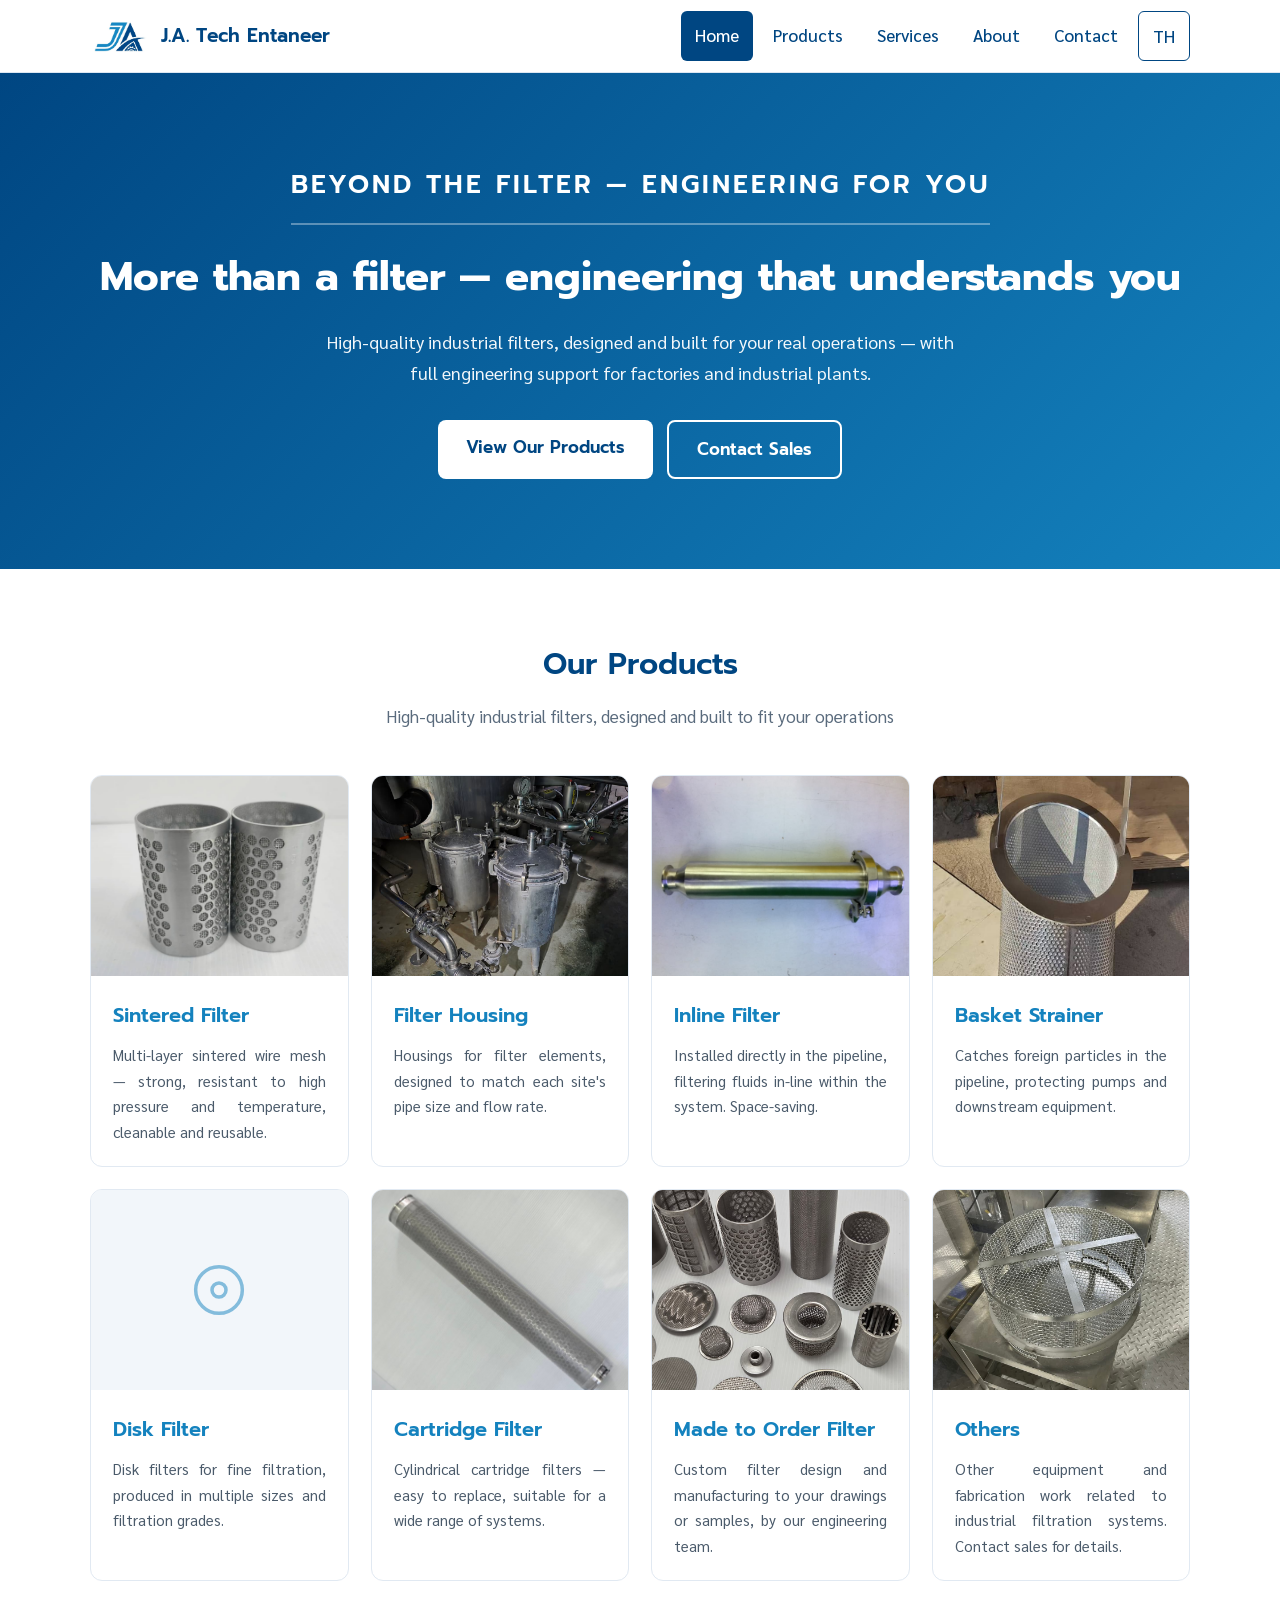
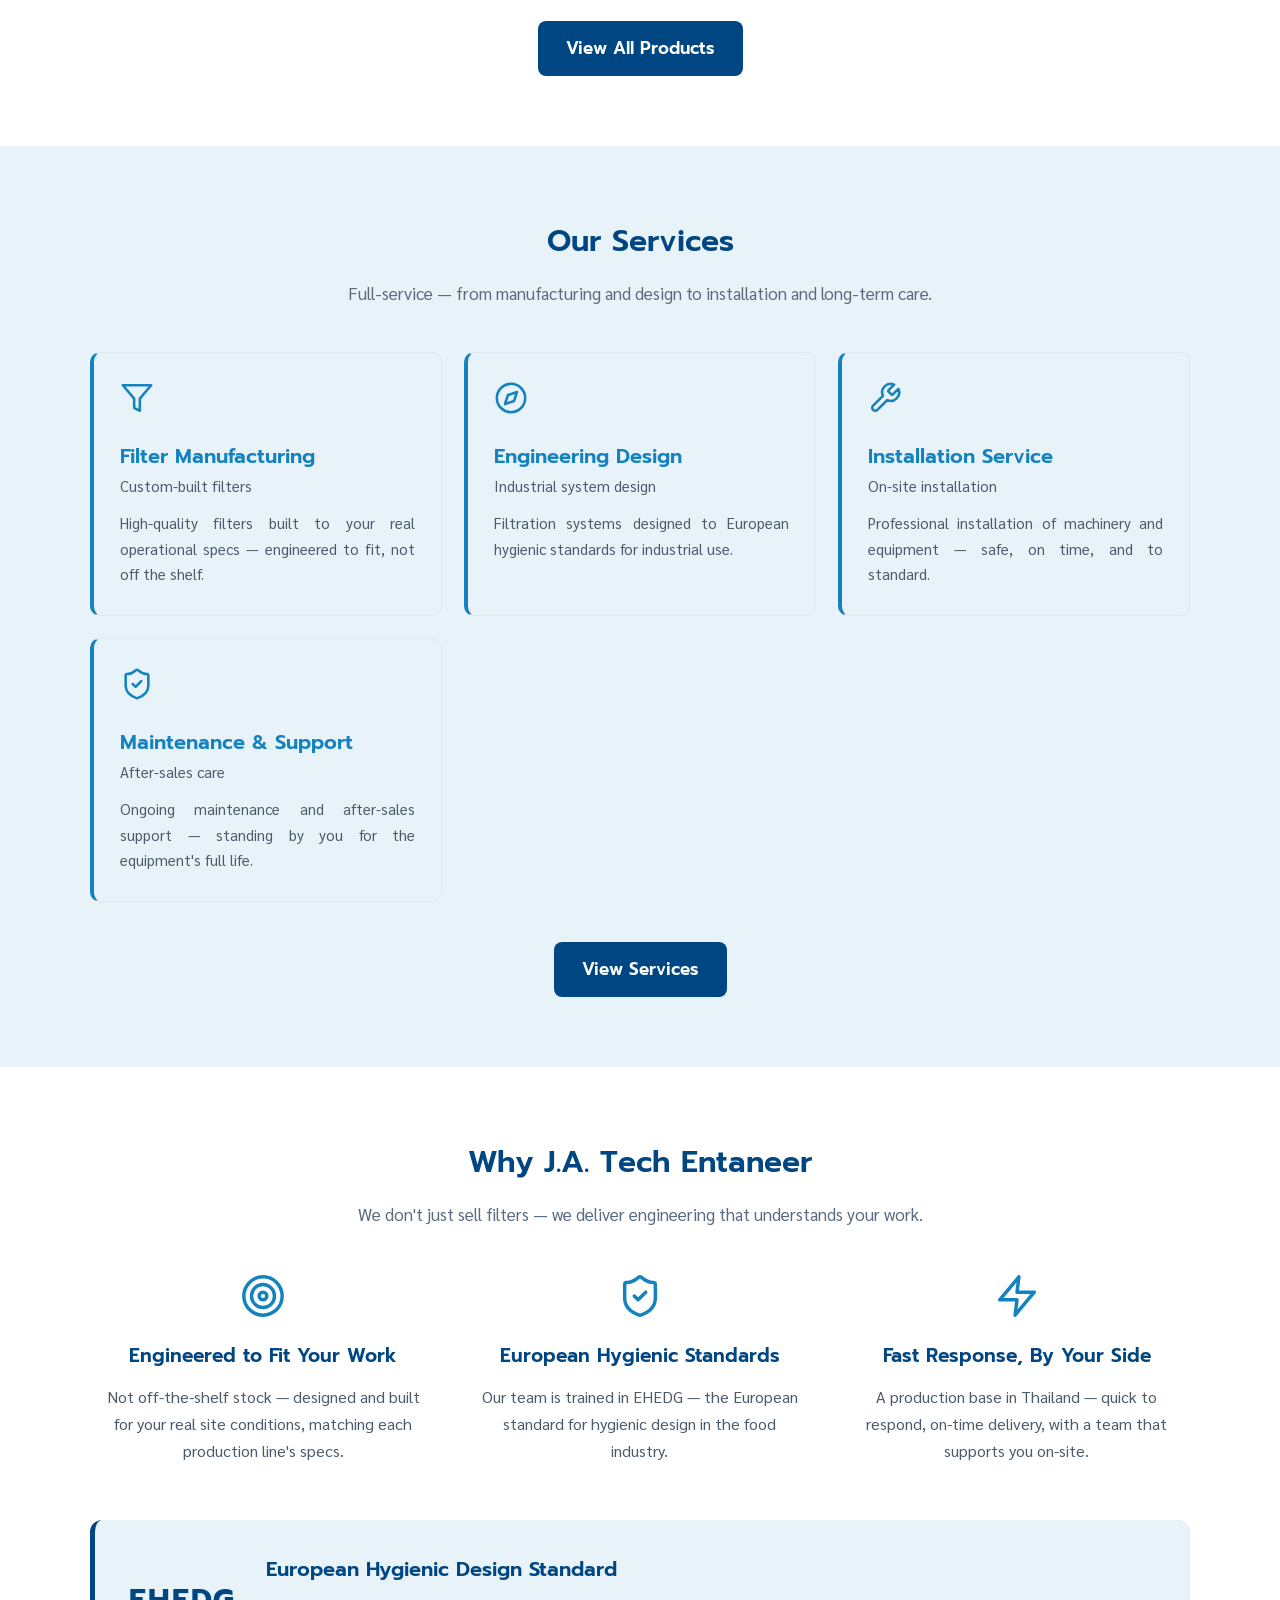
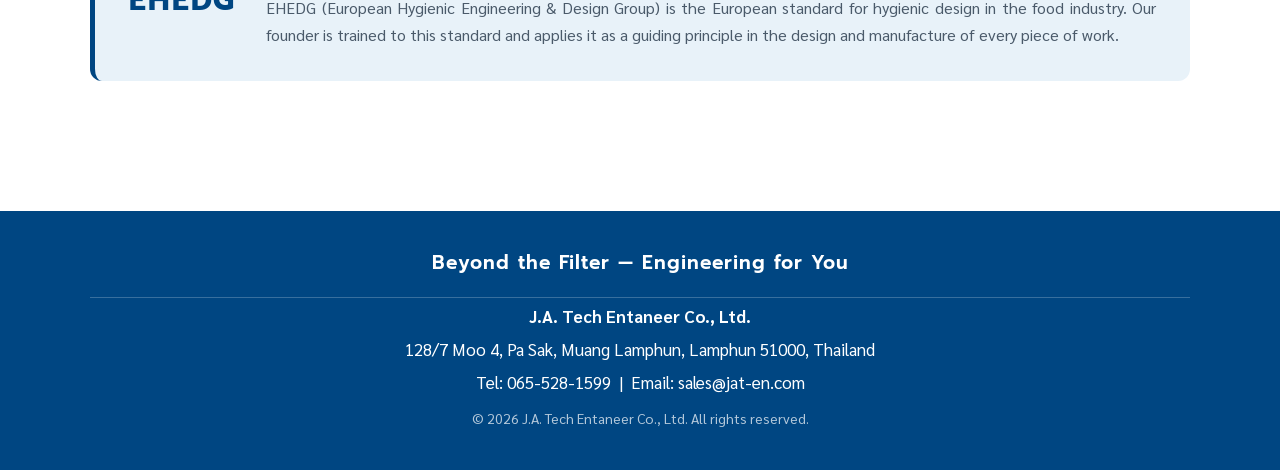
==== en/index.html @ c03c636a "แก้ทุกปุ่มให้ใช้ที่อยู่เต็ม" ====
<!DOCTYPE html>
<html lang="en">
<head>
  <meta charset="UTF-8">
  <meta name="viewport" content="width=device-width, initial-scale=1.0">

  <title>J.A. Tech Entaneer | Industrial Filters &amp; Engineering</title>
  <meta name="description" content="Manufacturer of industrial filters — Sintered Filter, Filter Housing, Inline Filter, Basket Strainer — with engineering design, installation, and technical support. Beyond the Filter — Engineering for You.">

  <link rel="stylesheet" href="../css/style.css">
  <link rel="icon" type="image/png" href="../images/favicon.png">
  <link rel="alternate" hreflang="th" href="https://www.jat-en.com/">
  <link rel="alternate" hreflang="en" href="https://www.jat-en.com/en/index.html">
</head>
<body>

  <header class="site-header">
    <div class="container navbar">

      <a href="index.html" class="brand">
        <img src="../images/logo.jpg" alt="J.A. Tech Entaneer logo" class="brand-logo">
        <span class="brand-name">J.A. Tech Entaneer</span>
      </a>

      <button class="menu-toggle" aria-label="Open menu">☰</button>

      <nav class="main-nav">
        <a href="/en/index.html" class="active">Home</a>
        <a href="/en/products">Products</a>
        <a href="/en/services">Services</a>
        <a href="/en/about">About</a>
        <a href="/en/contact">Contact</a>
        <a href="/" class="lang-switch">TH</a>
      </nav>

    </div>
  </header>

  <section class="hero">
    <div class="container">
      <p class="hero-eyebrow">Beyond the Filter — Engineering for You</p>
      <h1>More than a filter — engineering that understands you</h1>
      <p class="hero-text">
        High-quality industrial filters, designed and built for your real operations —
        with full engineering support for factories and industrial plants.
      </p>
      <div class="hero-buttons">
        <a href="/en/products" class="btn btn-primary">View Our Products</a>
        <a href="/en/contact" class="btn btn-outline">Contact Sales</a>
      </div>
    </div>
  </section>
  <!-- Products -->
  <section class="section products">
    <div class="container">

      <h2 class="section-title">Our Products</h2>
      <p class="section-subtitle">
        High-quality industrial filters, designed and built to fit your operations
      </p>

      <div class="card-grid">

        <div class="card">
          <img src="../images/sintered-filter-1.jpg" alt="Sintered Filter" class="card-image">
          <div class="card-body">
            <h3>Sintered Filter</h3>
            <p>Multi-layer sintered wire mesh — strong, resistant to high pressure and temperature, cleanable and reusable.</p>
          </div>
        </div>

        <div class="card">
          <img src="../images/filter-housing-1.jpg" alt="Filter Housing" class="card-image">
          <div class="card-body">
            <h3>Filter Housing</h3>
            <p>Housings for filter elements, designed to match each site's pipe size and flow rate.</p>
          </div>
        </div>

        <div class="card">
          <img src="../images/inline-filter-1.jpg" alt="Inline Filter" class="card-image">
          <div class="card-body">
            <h3>Inline Filter</h3>
            <p>Installed directly in the pipeline, filtering fluids in-line within the system. Space-saving.</p>
          </div>
        </div>

        <div class="card">
          <img src="../images/basket-strainer-1.jpg" alt="Basket Strainer" class="card-image">
          <div class="card-body">
            <h3>Basket Strainer</h3>
            <p>Catches foreign particles in the pipeline, protecting pumps and downstream equipment.</p>
          </div>
        </div>

        <div class="card">
          <div class="card-image card-noimage">
            <svg viewBox="0 0 24 24" fill="none" stroke="currentColor" stroke-width="1.5" stroke-linecap="round" stroke-linejoin="round"><circle cx="12" cy="12" r="10"/><circle cx="12" cy="12" r="3"/></svg>
          </div>
          <div class="card-body">
            <h3>Disk Filter</h3>
            <p>Disk filters for fine filtration, produced in multiple sizes and filtration grades.</p>
          </div>
        </div>

        <div class="card">
          <img src="../images/cartridge-filter-1.jpg" alt="Cartridge Filter" class="card-image">
          <div class="card-body">
            <h3>Cartridge Filter</h3>
            <p>Cylindrical cartridge filters — easy to replace, suitable for a wide range of systems.</p>
          </div>
        </div>

        <div class="card">
          <img src="../images/made-to-order-1.jpg" alt="Made to Order Filter" class="card-image">
          <div class="card-body">
            <h3>Made to Order Filter</h3>
            <p>Custom filter design and manufacturing to your drawings or samples, by our engineering team.</p>
          </div>
        </div>

        <div class="card">
          <img src="../images/others-1.jpg" alt="Others" class="card-image">
          <div class="card-body">
            <h3>Others</h3>
            <p>Other equipment and fabrication work related to industrial filtration systems. Contact sales for details.</p>
          </div>
        </div>

      </div>

      <div class="section-more">
        <a href="/en/products" class="btn btn-navy">View All Products</a>
      </div>

    </div>
  </section>

  <!-- Services -->
  <section class="section services-home">
    <div class="container">
      <h2 class="section-title">Our Services</h2>
      <p class="section-subtitle">
        Full-service — from manufacturing and design to installation and long-term care.
      </p>

      <div class="service-grid">

        <div class="service-card">
          <span class="service-icon">
            <svg viewBox="0 0 24 24" fill="none" stroke="currentColor" stroke-width="1.8" stroke-linecap="round" stroke-linejoin="round"><polygon points="22 3 2 3 10 12.46 10 19 14 21 14 12.46 22 3"/></svg>
          </span>
          <h3>Filter Manufacturing</h3>
          <p class="service-th">Custom-built filters</p>
          <p>High-quality filters built to your real operational specs — engineered to fit, not off the shelf.</p>
        </div>

        <div class="service-card">
          <span class="service-icon">
            <svg viewBox="0 0 24 24" fill="none" stroke="currentColor" stroke-width="1.8" stroke-linecap="round" stroke-linejoin="round"><circle cx="12" cy="12" r="10"/><polygon points="16.24 7.76 14.12 14.12 7.76 16.24 9.88 9.88 16.24 7.76"/></svg>
          </span>
          <h3>Engineering Design</h3>
          <p class="service-th">Industrial system design</p>
          <p>Filtration systems designed to European hygienic standards for industrial use.</p>
        </div>

        <div class="service-card">
          <span class="service-icon">
            <svg viewBox="0 0 24 24" fill="none" stroke="currentColor" stroke-width="1.8" stroke-linecap="round" stroke-linejoin="round"><path d="M14.7 6.3a1 1 0 0 0 0 1.4l1.6 1.6a1 1 0 0 0 1.4 0l3.77-3.77a6 6 0 0 1-7.94 7.94l-6.91 6.91a2.12 2.12 0 0 1-3-3l6.91-6.91a6 6 0 0 1 7.94-7.94l-3.76 3.76z"/></svg>
          </span>
          <h3>Installation Service</h3>
          <p class="service-th">On-site installation</p>
          <p>Professional installation of machinery and equipment — safe, on time, and to standard.</p>
        </div>

        <div class="service-card">
          <span class="service-icon">
            <svg viewBox="0 0 24 24" fill="none" stroke="currentColor" stroke-width="1.8" stroke-linecap="round" stroke-linejoin="round"><path d="M20 13c0 5-3.5 7.5-7.66 8.95a1 1 0 0 1-.67-.01C7.5 20.5 4 18 4 13V6a1 1 0 0 1 1-1c2 0 4.5-1.2 6.24-2.72a1.17 1.17 0 0 1 1.52 0C14.51 3.81 17 5 19 5a1 1 0 0 1 1 1z"/><path d="m9 12 2 2 4-4"/></svg>
          </span>
          <h3>Maintenance &amp; Support</h3>
          <p class="service-th">After-sales care</p>
          <p>Ongoing maintenance and after-sales support — standing by you for the equipment's full life.</p>
        </div>

      </div>

      <div class="section-more">
        <a href="/en/services" class="btn btn-navy">View Services</a>
      </div>
    </div>
  </section>
  <!-- Why Choose Us -->
  <section class="section why-us">
    <div class="container">

      <h2 class="section-title">Why J.A. Tech Entaneer</h2>
      <p class="section-subtitle">
        We don't just sell filters — we deliver engineering that understands your work.
      </p>

      <div class="why-grid">

        <div class="why-item">
          <span class="why-icon">
            <svg viewBox="0 0 24 24" fill="none" stroke="currentColor" stroke-width="1.8" stroke-linecap="round" stroke-linejoin="round"><circle cx="12" cy="12" r="10"/><circle cx="12" cy="12" r="6"/><circle cx="12" cy="12" r="2"/></svg>
          </span>
          <h3>Engineered to Fit Your Work</h3>
          <p>Not off-the-shelf stock — designed and built for your real site conditions, matching each production line's specs.</p>
        </div>

        <div class="why-item">
          <span class="why-icon">
            <svg viewBox="0 0 24 24" fill="none" stroke="currentColor" stroke-width="1.8" stroke-linecap="round" stroke-linejoin="round"><path d="M20 13c0 5-3.5 7.5-7.66 8.95a1 1 0 0 1-.67-.01C7.5 20.5 4 18 4 13V6a1 1 0 0 1 1-1c2 0 4.5-1.2 6.24-2.72a1.17 1.17 0 0 1 1.52 0C14.51 3.81 17 5 19 5a1 1 0 0 1 1 1z"/><path d="m9 12 2 2 4-4"/></svg>
          </span>
          <h3>European Hygienic Standards</h3>
          <p>Our team is trained in EHEDG — the European standard for hygienic design in the food industry.</p>
        </div>

        <div class="why-item">
          <span class="why-icon">
            <svg viewBox="0 0 24 24" fill="none" stroke="currentColor" stroke-width="1.8" stroke-linecap="round" stroke-linejoin="round"><polygon points="13 2 3 14 12 14 11 22 21 10 12 10 13 2"/></svg>
          </span>
          <h3>Fast Response, By Your Side</h3>
          <p>A production base in Thailand — quick to respond, on-time delivery, with a team that supports you on-site.</p>
        </div>

      </div>

      <div class="ehedg-band">
        <div class="ehedg-mark">EHEDG</div>
        <div class="ehedg-text">
          <h3>European Hygienic Design Standard</h3>
          <p>
            EHEDG (European Hygienic Engineering &amp; Design Group) is the European standard for hygienic design
            in the food industry. Our founder is trained to this standard and applies it as a guiding principle
            in the design and manufacture of every piece of work.
          </p>
        </div>
      </div>

    </div>
  </section>

  <footer class="site-footer">
    <div class="container">
      <p class="footer-tagline">Beyond the Filter — Engineering for You</p>
      <p class="footer-name">
        <strong>J.A. Tech Entaneer Co., Ltd.</strong>
      </p>
      <p>128/7 Moo 4, Pa Sak, Muang Lamphun, Lamphun 51000, Thailand</p>
      <p>
        Tel: <a href="tel:0655281599">065-528-1599</a>
        &nbsp;|&nbsp;
        Email: <a href="mailto:sales@jat-en.com">sales@jat-en.com</a>
      </p>
      <p class="copyright">© 2026 J.A. Tech Entaneer Co., Ltd. All rights reserved.</p>
    </div>
  </footer>

  <script src="../js/main.js"></script>
</body>
</html>
---- css/style.css ----
@import url('https://fonts.googleapis.com/css2?family=Prompt:wght@400;600;700&family=Sarabun:wght@400;500;600&display=swap');
/* ============================================
   ค่าสีหลักของแบรนด์ (แก้ที่นี่ที่เดียว เปลี่ยนทั้งเว็บ)
   ============================================ */
:root {
  --navy: #004682;        /* JA Deep Blue : สีหลัก (Engineering) */
  --blue: #1482BE;        /* JA Sky Blue : สีรอง (for You) */
  --light-blue: #E8F2F9;  /* Blue Tint : พื้นอ่อน */
  --white: #FFFFFF;
  --text: #404040;        /* Charcoal : สีข้อความ */
}

/* ============================================
   พื้นฐานทั้งหน้า
   ============================================ */
* {
  box-sizing: border-box;   /* ทำให้การคำนวณขนาดกล่องตรงไปตรงมา */
  margin: 0;
  padding: 0;
}

body {
  font-family: 'Sarabun', 'Segoe UI', sans-serif; font-size: 17px;
  color: var(--text);
  background: var(--white);
  line-height: 1.7;          /* ระยะห่างบรรทัด อ่านสบายตา */
}

/* กล่องกลางจอ : คุมเนื้อหาไม่ให้กว้างเกินไปบนจอใหญ่ */
.container {
  width: 100%;
  max-width: 1148px;      /* ความกว้างเนื้อหาสูงสุดบนจอใหญ่ */
  margin: 0 auto;         /* จัดกึ่งกลางจอ */
  padding-left: 24px;     /* ระยะห่างจากขอบซ้าย */
  padding-right: 24px;    /* ระยะห่างจากขอบขวา */
}

img { max-width: 100%; }     /* กันรูปล้นจอบนมือถือ */

/* ============================================
   ส่วนหัว + เมนู
   ============================================ */
.site-header {
  background: var(--white);
  border-bottom: 1px solid #dde7f2;
  position: sticky;          /* เมนูติดขอบบนเวลาเลื่อนหน้าจอ */
  top: 0;
}

.navbar {
  min-height: 72px;
  display: flex;
  align-items: center;
  justify-content: space-between;
  gap: 16px;
}

.brand {
  display: flex;
  align-items: center;
  gap: 12px;
  text-decoration: none;     /* เอาเส้นใต้ลิงก์ออก */
}

.brand-logo { height: 44px; }

.brand-name {
  color: var(--navy);
  font-size: 19px;
  font-weight: bold;
}

/* เมนูหลัก */
.main-nav {
  display: flex;
  gap: 6px;
}

.main-nav a {
  color: var(--navy);
  text-decoration: none;
  padding: 10px 14px;
  border-radius: 6px;
  font-weight: 500;
}

.main-nav a:hover {          /* ตอนเอาเมาส์ไปชี้ */
  background: var(--light-blue);
}

.main-nav a.active {         /* หน้าที่กำลังเปิดอยู่ */
  background: var(--navy);
  color: var(--white);
}

/* ปุ่ม ☰ : ซ่อนไว้บนจอใหญ่ จะโชว์เฉพาะมือถือ (ดูล่างสุด) */
.menu-toggle {
  display: none;
  font-size: 26px;
  background: none;
  border: none;
  color: var(--navy);
  cursor: pointer;
}

/* ============================================
   Hero : ส่วนต้อนรับ
   ============================================ */
.hero {
  background: linear-gradient(135deg, var(--navy), var(--blue));
  color: var(--white);
  text-align: center;
  padding: 90px 0;
}

.hero h1 {
  font-size: 35px;
  margin-bottom: 16px;
}

.hero-text {
  font-size: 18px;
  max-width: 640px;
  margin: 0 auto 32px;
  opacity: 0.95;
}

/* ปุ่ม 2 แบบ */
.hero-buttons {
  display: flex;
  gap: 14px;
  justify-content: center;
  flex-wrap: wrap;           /* จอแคบให้ปุ่มตกบรรทัดได้ */
}

.btn {
  display: inline-block;
  padding: 13px 28px;
  border-radius: 8px;
  text-decoration: none;
  font-weight: bold;
}

.btn-primary {
  background: var(--white);
  color: var(--navy);
}

.btn-outline {
  border: 2px solid var(--white);
  color: var(--white);
}

.btn:hover { opacity: 0.88; }

/* ============================================
   ส่วนท้าย
   ============================================ */
.site-footer {
  background: var(--navy);
  color: var(--white);
  text-align: center;
  padding: 36px 0;
  margin-top: 60px;
}

.copyright {
  margin-top: 10px;
  font-size: 14px;
  opacity: 0.7;
}

/* ============================================
   จอเล็ก (มือถือ/แท็บเล็ตแนวตั้ง : กว้างไม่เกิน 768px)
   ============================================ */
@media (max-width: 768px) {

  .menu-toggle { display: block; }   /* โชว์ปุ่ม ☰ */

  .main-nav {                        /* ซ่อนเมนู รอปุ่ม ☰ สั่งเปิด */
    display: none;
    position: absolute;
    top: 72px;
    left: 0;
    right: 0;
    background: var(--white);
    flex-direction: column;
    padding: 10px;
    border-bottom: 1px solid #dde7f2;
  }

  .main-nav.open { display: flex; }  /* ตอนถูกสั่งเปิด (โดย JavaScript) */

  .hero h1 { font-size: 25px; }
  .hero { padding: 60px 0; }
.section-title { font-size: 26px; }}
/* ============================================
   ส่วนเนื้อหาทั่วไป + หัวข้อประจำส่วน
   ============================================ */
.section {
  padding: 70px 0;
}

.section-title {
  color: var(--navy);
  font-size: 32px;
  text-align: center;
}

.section-subtitle {
  text-align: center;
  max-width: 620px;
  margin: 12px auto 44px;
  color: #5a6b7d;
}

/* ============================================
   การ์ดสินค้า
   ============================================ */
.card-grid {
  display: grid;
  /* จอกว้าง = หลายคอลัมน์, จอแคบ = ลดคอลัมน์อัตโนมัติ */
  grid-template-columns: repeat(auto-fit, minmax(240px, 1fr));
  gap: 22px;
}

.card {
  background: var(--white);
  border: 1px solid #e1e9f2;
  border-radius: 12px;
  overflow: hidden;
  transition: 0.2s;          /* ให้การขยับนุ่มนวล */
}

.card:hover {
  border-color: var(--blue);
  box-shadow: 0 8px 22px rgba(23, 54, 93, 0.12);
  transform: translateY(-4px);   /* ลอยขึ้นเล็กน้อยตอนชี้ */
}

.card-icon {
  font-size: 34px;
  margin-bottom: 12px;
}

.card h3 {
  color: var(--navy);
  font-size: 18px;
  margin-bottom: 10px;
}

.card p {
  font-size: 15px;
  color: #4a5a6a;
}

/* ปุ่มสีน้ำเงิน ใช้บนพื้นขาว */
.section-more {
  text-align: center;
  margin-top: 40px;
}

.btn-navy {
  background: var(--navy);
  color: var(--white);
}/* ============================================
   รูปภาพในการ์ดสินค้า
   ============================================ */
.card-image {
  width: 100%;
  height: 200px;          /* ทุกใบสูงเท่ากันเป๊ะ ไม่ว่ารูปจะแนวตั้งหรือแนวนอน */
  object-fit: cover;      /* ขยายเต็มกรอบแล้วตัดส่วนเกิน โดยยึดกึ่งกลางรูป */
  display: block;
  background: #f2f6fa;
}

/* กล่องแทนรูป สำหรับกลุ่มที่ยังไม่มีภาพ */
.card-noimage {
  display: flex;
  align-items: center;
  justify-content: center;
  font-size: 46px;
  color: #9bb3cc;
}

/* กล่องข้อความใต้รูป */
.card-body {
  padding: 22px;
}
/* ============================================
   แถบหัวเรื่องของหน้าย่อย (สินค้า/บริการ/ฯลฯ)
   ============================================ */
.page-hero {
  background: linear-gradient(135deg, var(--navy), var(--blue));
  color: var(--white);
  text-align: center;
  padding: 56px 0;
}

.page-hero h1 {
  font-size: 34px;
  margin-bottom: 8px;
}

.page-hero p {
  opacity: 0.92;
}/* ============================================
   หน้าสินค้า : บล็อกแต่ละกลุ่ม + แกลเลอรีรูป
   ============================================ */
.product-block {
  padding-bottom: 44px;
  margin-bottom: 44px;
  border-bottom: 1px solid #e1e9f2;
}

.product-block:last-child {
  border-bottom: none;   /* กลุ่มสุดท้ายไม่ต้องมีเส้นคั่น */
  margin-bottom: 0;
}

.product-block h2 {
  color: var(--navy);
  font-size: 26px;
  margin-bottom: 10px;
}

.product-block p {
  color: #4a5a6a;
  max-width: 780px;
}

.note {
  margin-top: 14px;
  padding: 14px 18px;
  background: var(--light-blue);
  border-radius: 8px;
  font-size: 15px;
}

/* แกลเลอรีรูป : จัดคอลัมน์อัตโนมัติตามความกว้างจอ */
.gallery {
  display: grid;
  grid-template-columns: repeat(auto-fill, minmax(220px, 1fr));
  gap: 16px;
  margin-top: 24px;
}

.gallery img {
  width: 100%;
  height: 190px;
  object-fit: cover;
  border-radius: 10px;
  border: 1px solid #e1e9f2;
  background: #f2f6fa;
  transition: 0.2s;
}

.gallery img:hover {
  border-color: var(--blue);
  box-shadow: 0 6px 18px rgba(23, 54, 93, 0.14);
}/* ============================================
   หน้าติดต่อเรา
   ============================================ */
.contact-actions {
  display: grid;
  grid-template-columns: repeat(auto-fit, minmax(210px, 1fr));
  gap: 16px;
  margin-bottom: 52px;
}

.contact-btn {
  display: block;
  text-align: center;
  text-decoration: none;
  padding: 26px 18px;
  border: 1px solid #e1e9f2;
  border-radius: 12px;
  background: var(--white);
  transition: 0.2s;
}

.contact-btn:hover {
  border-color: var(--blue);
  box-shadow: 0 8px 22px rgba(23, 54, 93, 0.12);
  transform: translateY(-4px);
}

.contact-btn-icon {
  display: block;
  font-size: 32px;
  margin-bottom: 10px;
}

.contact-btn-label {
  display: block;
  color: var(--navy);
  font-weight: bold;
  font-size: 17px;
}

.contact-btn-value {
  display: block;
  color: #5a6b7d;
  font-size: 14px;
  margin-top: 4px;
}

/* ตารางข้อมูลบริษัท */
.contact-info h2 {
  color: var(--navy);
  font-size: 24px;
  margin-bottom: 20px;
}

.info-list {
  list-style: none;   /* เอาจุดหน้ารายการออก */
}

.info-list li {
  display: flex;
  gap: 18px;
  padding: 14px 0;
  border-bottom: 1px solid #eef3f8;
}

.info-list strong {
  color: var(--navy);
  min-width: 120px;   /* หัวข้อกว้างเท่ากันทุกแถว ดูเป็นระเบียบ */
  flex-shrink: 0;
}

.info-list a {
  color: var(--blue);
  text-decoration: none;
}

.info-list a:hover {
  text-decoration: underline;
}

/* จอมือถือ : ให้หัวข้อขึ้นบรรทัดบน ข้อมูลอยู่บรรทัดล่าง */
@media (max-width: 560px) {
  .info-list li {
    flex-direction: column;
    gap: 4px;
  }
}/* ============================================
   หน้าบริการ
   ============================================ */
.service-grid {
  display: grid;
  grid-template-columns: repeat(auto-fit, minmax(280px, 1fr));
  gap: 22px;
}

.service-card {
  border: 1px solid #e1e9f2;
  border-left: 4px solid var(--blue);   /* เส้นสีฟ้าด้านซ้าย */
  border-radius: 10px;
  padding: 28px 26px;
  transition: 0.2s;
}

.service-card:hover {
  box-shadow: 0 8px 22px rgba(23, 54, 93, 0.10);
}

.service-no {
  color: var(--blue);
  font-size: 30px;
  font-weight: bold;
  opacity: 0.35;
}

.service-card h3 {
  color: var(--navy);
  font-size: 20px;
  margin-top: 6px;
}

.service-th {
  color: #5a6b7d;
  font-size: 15px;
  margin-bottom: 12px;
}

.service-card p {
  color: #4a5a6a;
  font-size: 15px;
}

/* แถบชวนติดต่อท้ายหน้า */
.cta-band {
  background: linear-gradient(135deg, var(--navy), var(--blue));
  color: var(--white);
  text-align: center;
  border-radius: 14px;
  padding: 48px 26px;
  margin-top: 60px;
}

.cta-band h2 {
  font-size: 26px;
  margin-bottom: 10px;
}

.cta-band p {
  opacity: 0.93;
  margin-bottom: 26px;
}

.cta-buttons {
  display: flex;
  gap: 14px;
  justify-content: center;
  flex-wrap: wrap;
}/* บรรทัดนำภาษาอังกฤษเหนือหัวข้อใหญ่ใน Hero */
.hero-eyebrow {
  font-size: 26px;          /* เดิม 14px — ปรับเลขนี้เพื่อเพิ่ม/ลดขนาด */
  font-weight: 600;         /* หนาขึ้น */
  letter-spacing: 3px;
  text-transform: uppercase;
  opacity: 1;               /* เดิม 0.85 — เอาความจางออก ให้ชัดเต็มที่ */
  margin-bottom: 18px;
  padding-bottom: 16px;
  border-bottom: 2px solid rgba(255, 255, 255, 0.35);  /* เส้นคั่นบาง ๆ ใต้ข้อความ */
  display: inline-block;    /* ทำให้เส้นยาวเท่าข้อความ ไม่ยาวเต็มจอ */
}

/* จอมือถือ : ย่อลงไม่ให้ล้นบรรทัด */
@media (max-width: 768px) {
  .hero-eyebrow {
    font-size: 15px;
    letter-spacing: 2px;
  }
}/* ============================================
   ระบบตัวอักษรตาม Brand Book (Section 10)
   Prompt = หัวข้อ / Sarabun = เนื้อความ
   ============================================ */
h1, h2, h3,
.brand-name,
.btn,
.hero-eyebrow,
.service-no {
  font-family: 'Prompt', 'Sarabun', sans-serif;
  font-weight: 600;
}

.hero h1 {
  font-size: 40px;      /* H1 : 40–48px ตาม Type Scale */
  font-weight: 700;
}

.section-title,
.product-block h2,
.page-hero h1 {
  font-size: 30px;      /* H2 : 28–32px */
}

/* H3 ใช้สี JA Sky Blue ตาม Type Scale */
.card h3,
.service-card h3 {
  font-size: 20px;
  color: var(--blue);
}/* ============================================
   ไอคอนเส้นตาม Brand Book (Section 11)
   ============================================ */
.contact-btn-icon svg {
  width: 34px;
  height: 34px;
  stroke: var(--navy);   /* ไอคอนใช้สี JA Deep Blue สีเดียว */
}

.card-noimage svg {
  width: 56px;
  height: 56px;
  stroke: var(--blue);
  opacity: 0.5;
}/* ไอคอนในการ์ดบริการหน้าแรก */
.service-icon svg {
  width: 34px;
  height: 34px;
  stroke: var(--blue);
  margin-bottom: 10px;
}

/* ส่วนบริการใช้พื้นฟ้าอ่อน เพื่อแยกสายตาจากส่วนสินค้า */
.services-home {
  background: var(--light-blue);
}/* ============================================
   ส่วนทำไมต้องเรา + แถบ EHEDG
   ============================================ */
.why-grid {
  display: grid;
  grid-template-columns: repeat(auto-fit, minmax(260px, 1fr));
  gap: 30px;
}

.why-item {
  text-align: center;
  padding: 0 10px;
}

.why-icon svg {
  width: 46px;
  height: 46px;
  stroke: var(--blue);
  margin-bottom: 14px;
}

.why-item h3 {
  font-size: 19px;
  margin-bottom: 10px;
  color: var(--navy);   /* ข้อนี้ใช้สีน้ำเงินเข้ม เพราะเป็นข้อความหลักของส่วน */
}

.why-item p {
  color: #4a5a6a;
  font-size: 16px;
}

/* แถบ EHEDG */
.ehedg-band {
  display: flex;
  align-items: center;
  gap: 30px;
  background: var(--light-blue);
  border-left: 5px solid var(--navy);
  border-radius: 12px;
  padding: 32px 34px;
  margin-top: 56px;
}

.ehedg-mark {
  font-family: 'Prompt', sans-serif;
  font-weight: 700;
  font-size: 30px;
  letter-spacing: 2px;
  color: var(--navy);
  flex-shrink: 0;       /* ไม่ให้ตัวอักษรถูกบีบ */
}

.ehedg-text h3 {
  color: var(--navy);
  font-size: 20px;
  margin-bottom: 8px;
}

.ehedg-text p {
  color: #4a5a6a;
  font-size: 16px;
}

/* จอมือถือ : เรียงลงมาแทนเรียงข้าง */
@media (max-width: 700px) {
  .ehedg-band {
    flex-direction: column;
    align-items: flex-start;
    gap: 16px;
    padding: 26px 22px;
  }
}/* ============================================
   หน้าเกี่ยวกับเรา
   ============================================ */
.story {
  max-width: 780px;   /* จำกัดความกว้างบรรทัด อ่านสบายตา */
}

.story h2 {
  color: var(--navy);
  font-size: 26px;
  margin: 36px 0 14px;
}

.story h2:first-child {
  margin-top: 0;
}

.story p {
  margin-bottom: 16px;
}

/* ประโยคเน้น */
.pull-quote {
  border-left: 4px solid var(--blue);
  background: var(--light-blue);
  padding: 22px 26px;
  margin: 30px 0;
  font-family: 'Prompt', sans-serif;
  font-size: 20px;
  color: var(--navy);
  border-radius: 0 10px 10px 0;
}

/* วิสัยทัศน์ */
.vision-section {
  background: var(--light-blue);
  text-align: center;
}

.vision-th {
  font-family: 'Prompt', sans-serif;
  font-size: 24px;
  color: var(--navy);
  max-width: 820px;
  margin: 0 auto 18px;
  line-height: 1.6;
}

.vision-en {
  font-size: 16px;
  color: #5a6b7d;
  max-width: 700px;
  margin: 0 auto;
  font-style: italic;
}

/* ค่านิยม FILTER */
.value-list {
  display: grid;
  grid-template-columns: repeat(auto-fit, minmax(320px, 1fr));
  gap: 20px;
}

.value-item {
  display: flex;
  gap: 20px;
  align-items: flex-start;
  padding: 22px;
  border: 1px solid #e1e9f2;
  border-radius: 10px;
}

.value-letter {
  font-family: 'Prompt', sans-serif;
  font-weight: 700;
  font-size: 38px;
  line-height: 1;
  color: var(--blue);
  flex-shrink: 0;
  width: 42px;
  text-align: center;
}

.value-item h3 {
  font-size: 18px;
  color: var(--navy);
  margin-bottom: 4px;
}

.value-item p {
  color: #4a5a6a;
  font-size: 15px;
}/* ============================================
   ส่วนท้ายเว็บไซต์ (ปรับตาม Brand Book)
   ============================================ */
.footer-tagline {
  font-family: 'Prompt', sans-serif;
  font-size: 19px;
  font-weight: 600;
  letter-spacing: 1px;
  padding-bottom: 18px;
  margin-bottom: 18px;
  border-bottom: 1px solid rgba(255, 255, 255, 0.22);
}

.footer-name {
  font-size: 17px;
  margin-bottom: 6px;
}

.site-footer p {
  margin-bottom: 4px;
}

.site-footer a {
  color: var(--white);
  text-decoration: none;
}

.site-footer a:hover {
  text-decoration: underline;
}/* จอมือถือ : ลดระยะขอบลงเล็กน้อย ให้เนื้อหามีพื้นที่มากขึ้น */
@media (max-width: 600px) {
  .container {
    padding-left: 18px;
    padding-right: 18px;
  }
}/* ============================================
   จัดข้อความชิดขอบสองข้าง (ทดลอง)
   ไม่ชอบ = ลบก้อนนี้ทั้งก้อน กลับสู่ปกติทันที
   ============================================ */
.card p,
.service-card p,
.product-block p,
.story p,
.ehedg-text p {
  text-align: justify;
  text-justify: inter-character;  /* เกลี่ยระหว่างตัวอักษร (Firefox รองรับ) */
}/* ============================================
   ปุ่มสลับภาษา TH | EN
   ============================================ */
.lang-switch {
  border: 1.5px solid var(--navy);
  border-radius: 6px;
  font-weight: 700;
  min-width: 42px;
  text-align: center;
}

.lang-switch:hover {
  background: var(--navy);
  color: var(--white) !important;
}
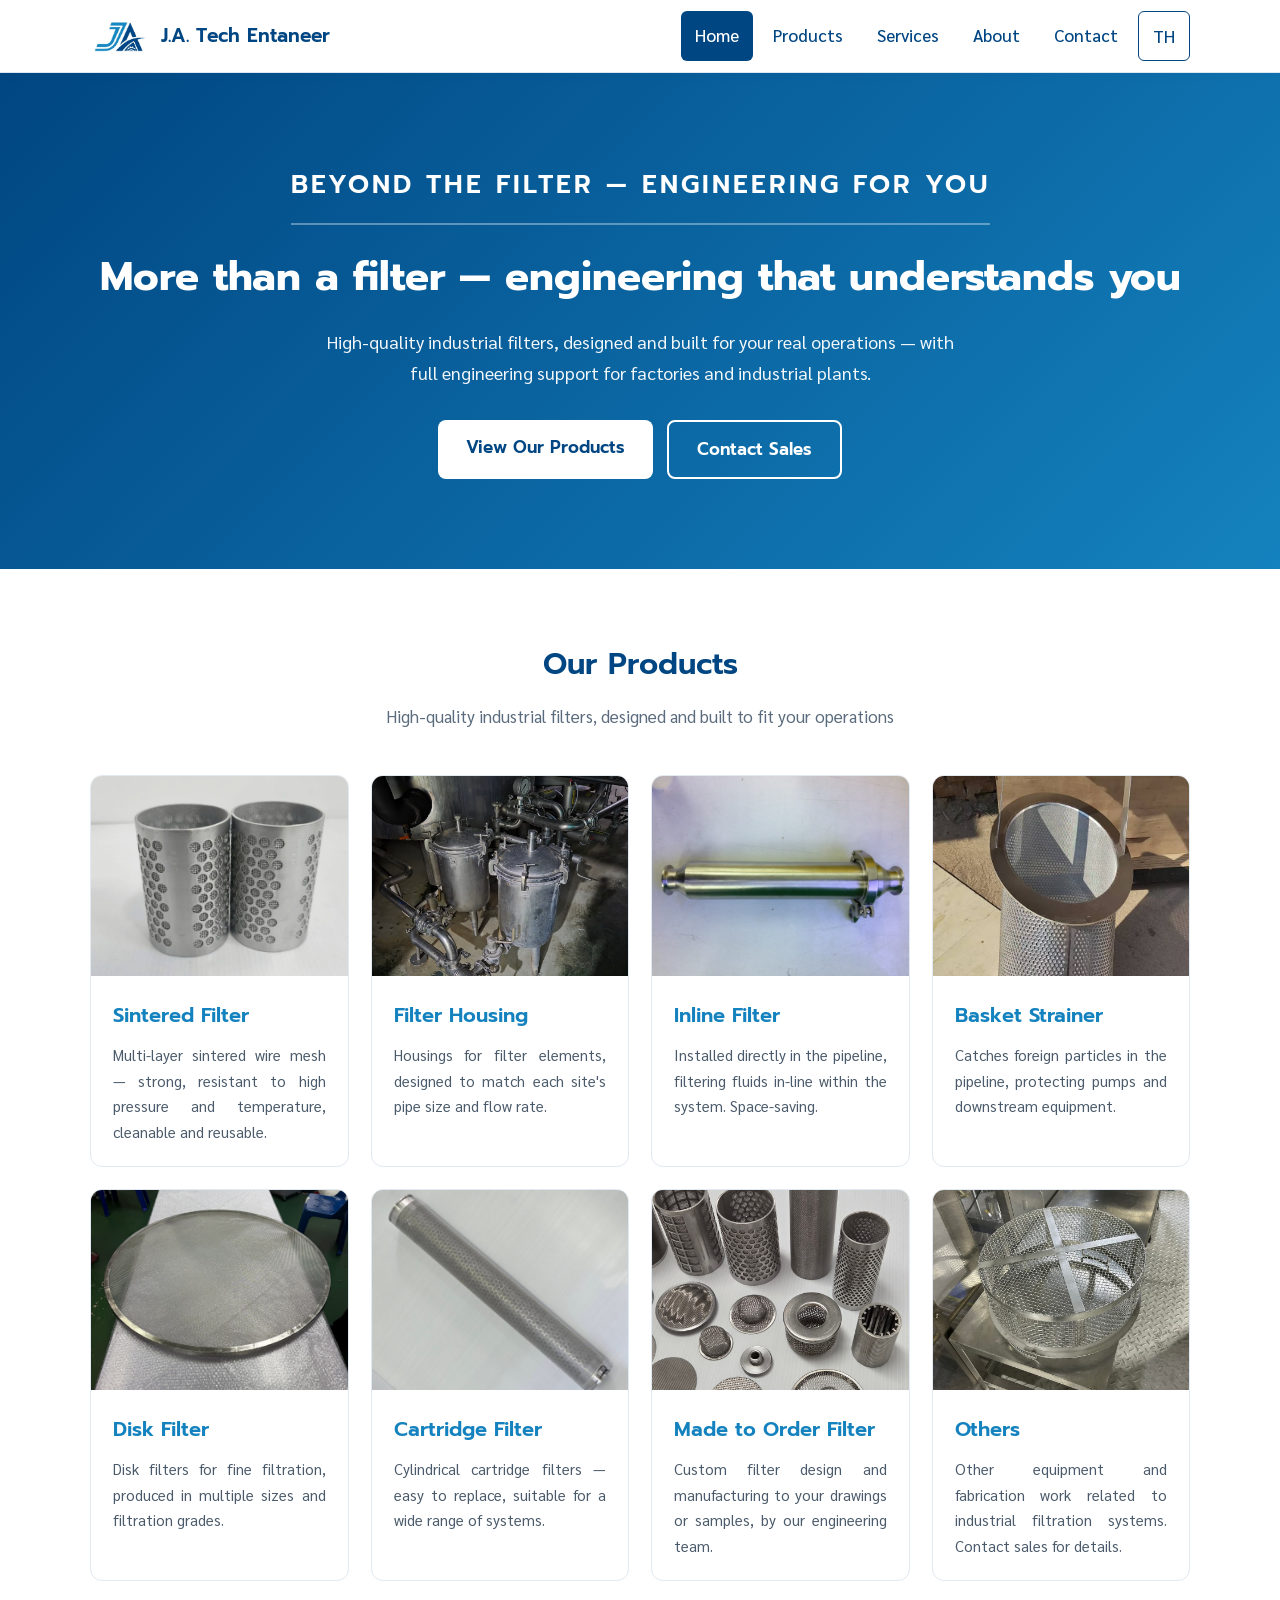
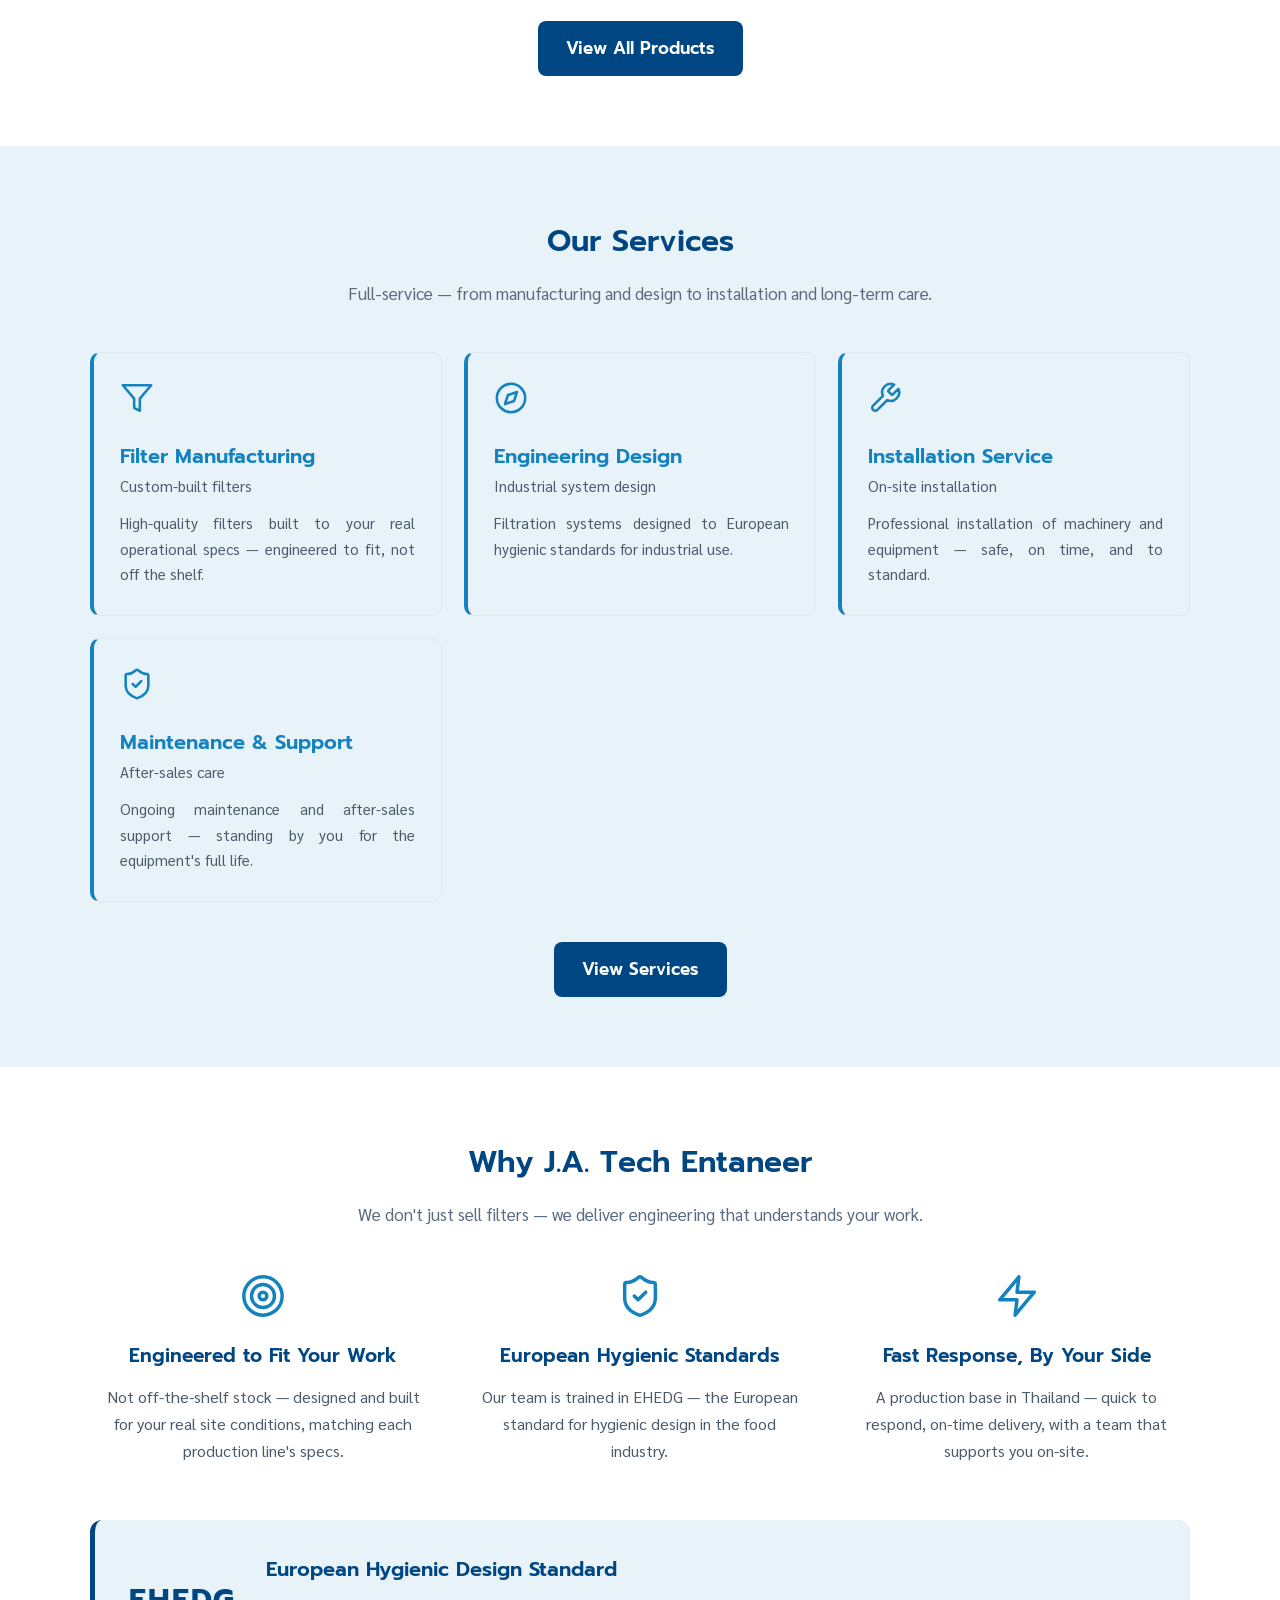
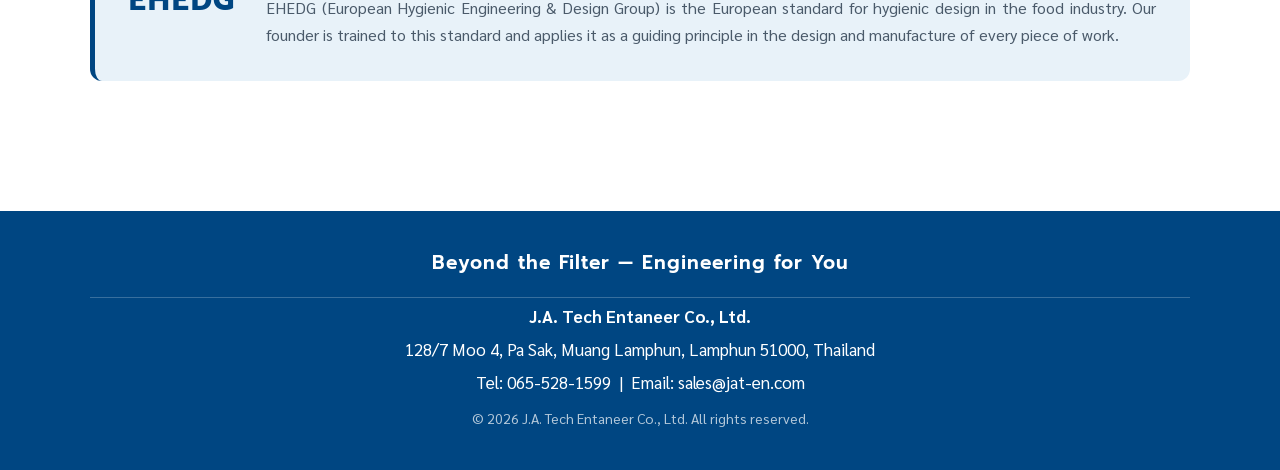
==== commit a3ec573c: "เพิ่มรูป Disk Filter ครบทุกจุด" ====
--- a/en/index.html
+++ b/en/index.html
@@ -94,9 +94,7 @@
         </div>
 
         <div class="card">
-          <div class="card-image card-noimage">
-            <svg viewBox="0 0 24 24" fill="none" stroke="currentColor" stroke-width="1.5" stroke-linecap="round" stroke-linejoin="round"><circle cx="12" cy="12" r="10"/><circle cx="12" cy="12" r="3"/></svg>
-          </div>
+          <img src="../images/disk-filter-1.jpg" alt="Disk Filter" class="card-image">
           <div class="card-body">
             <h3>Disk Filter</h3>
             <p>Disk filters for fine filtration, produced in multiple sizes and filtration grades.</p>
--- a/css/style.css
+++ b/css/style.css
@@ -43,8 +43,10 @@
 .site-header {
   background: var(--white);
   border-bottom: 1px solid #dde7f2;
-  position: sticky;          /* เมนูติดขอบบนเวลาเลื่อนหน้าจอ */
+  position: sticky;
   top: 0;
+  z-index: 1000;
+  box-shadow: 0 2px 8px rgba(0, 70, 130, 0.06);
 }
 
 .navbar {
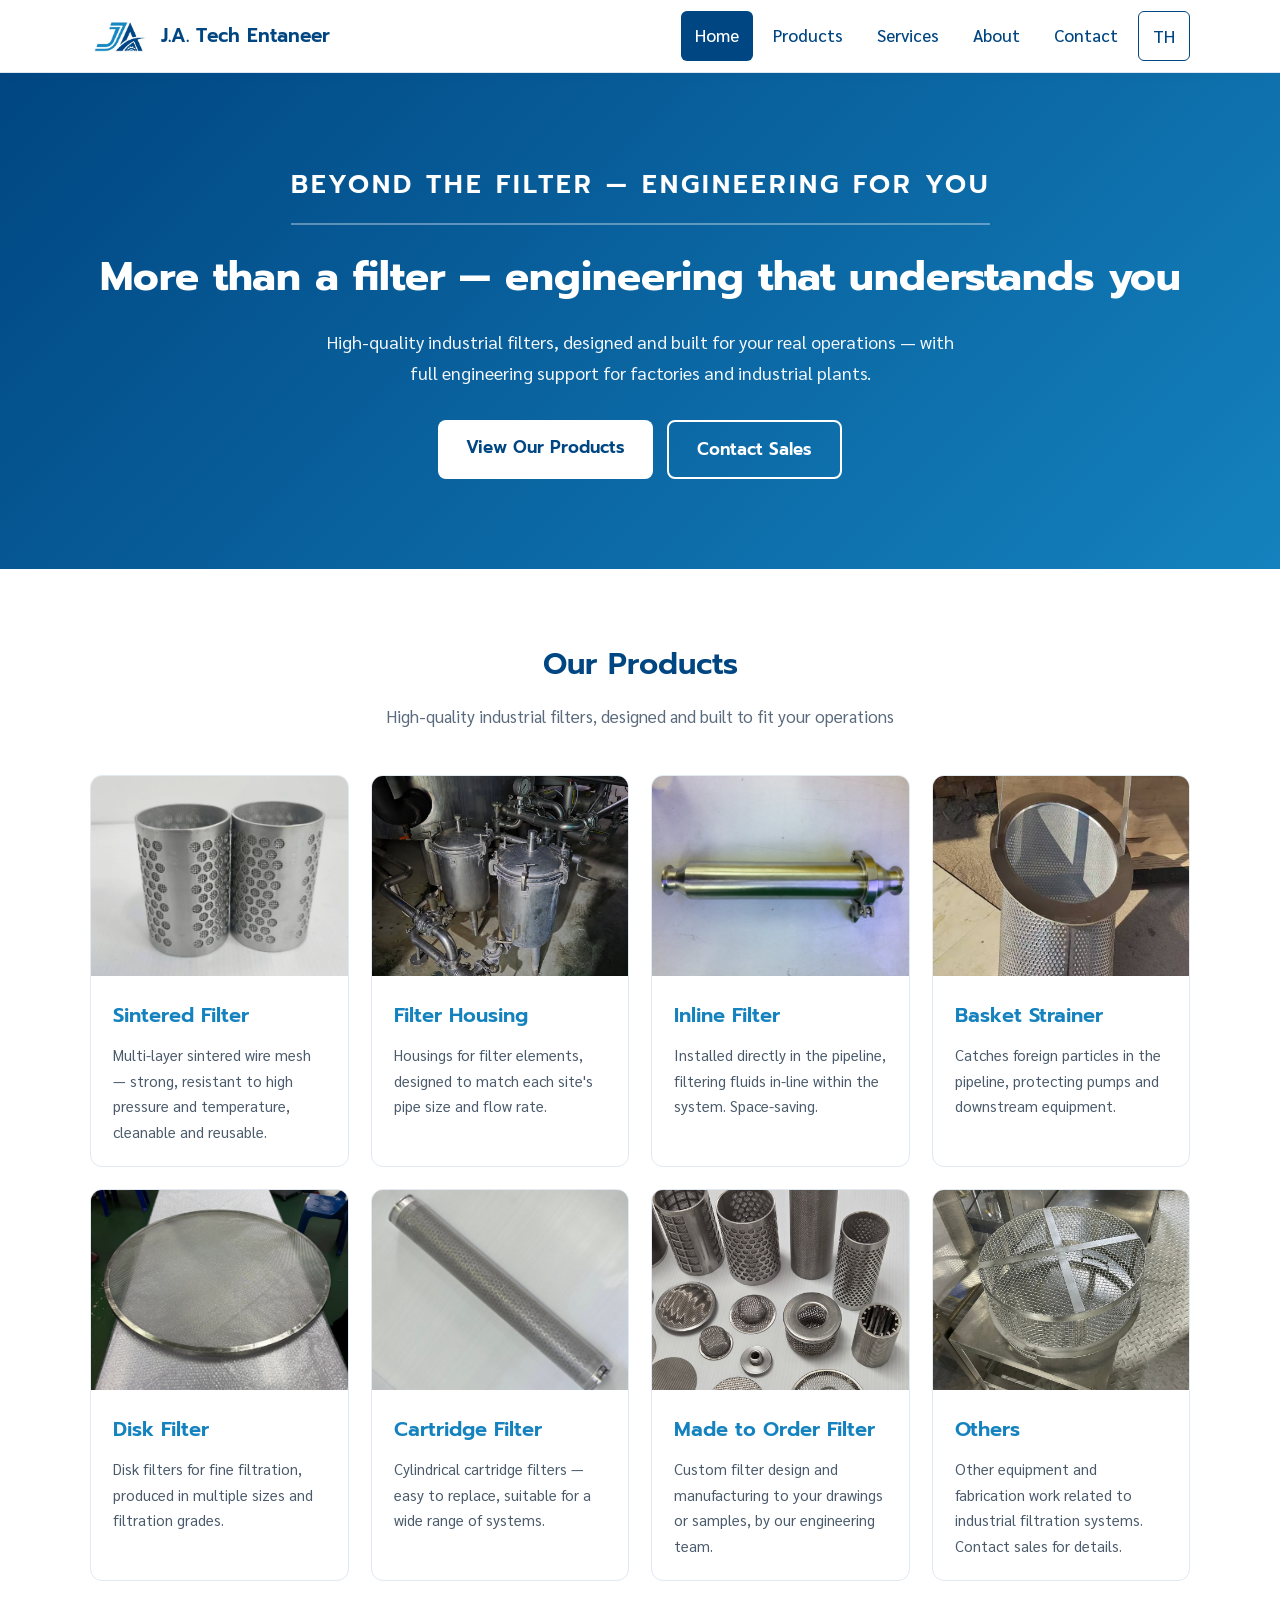
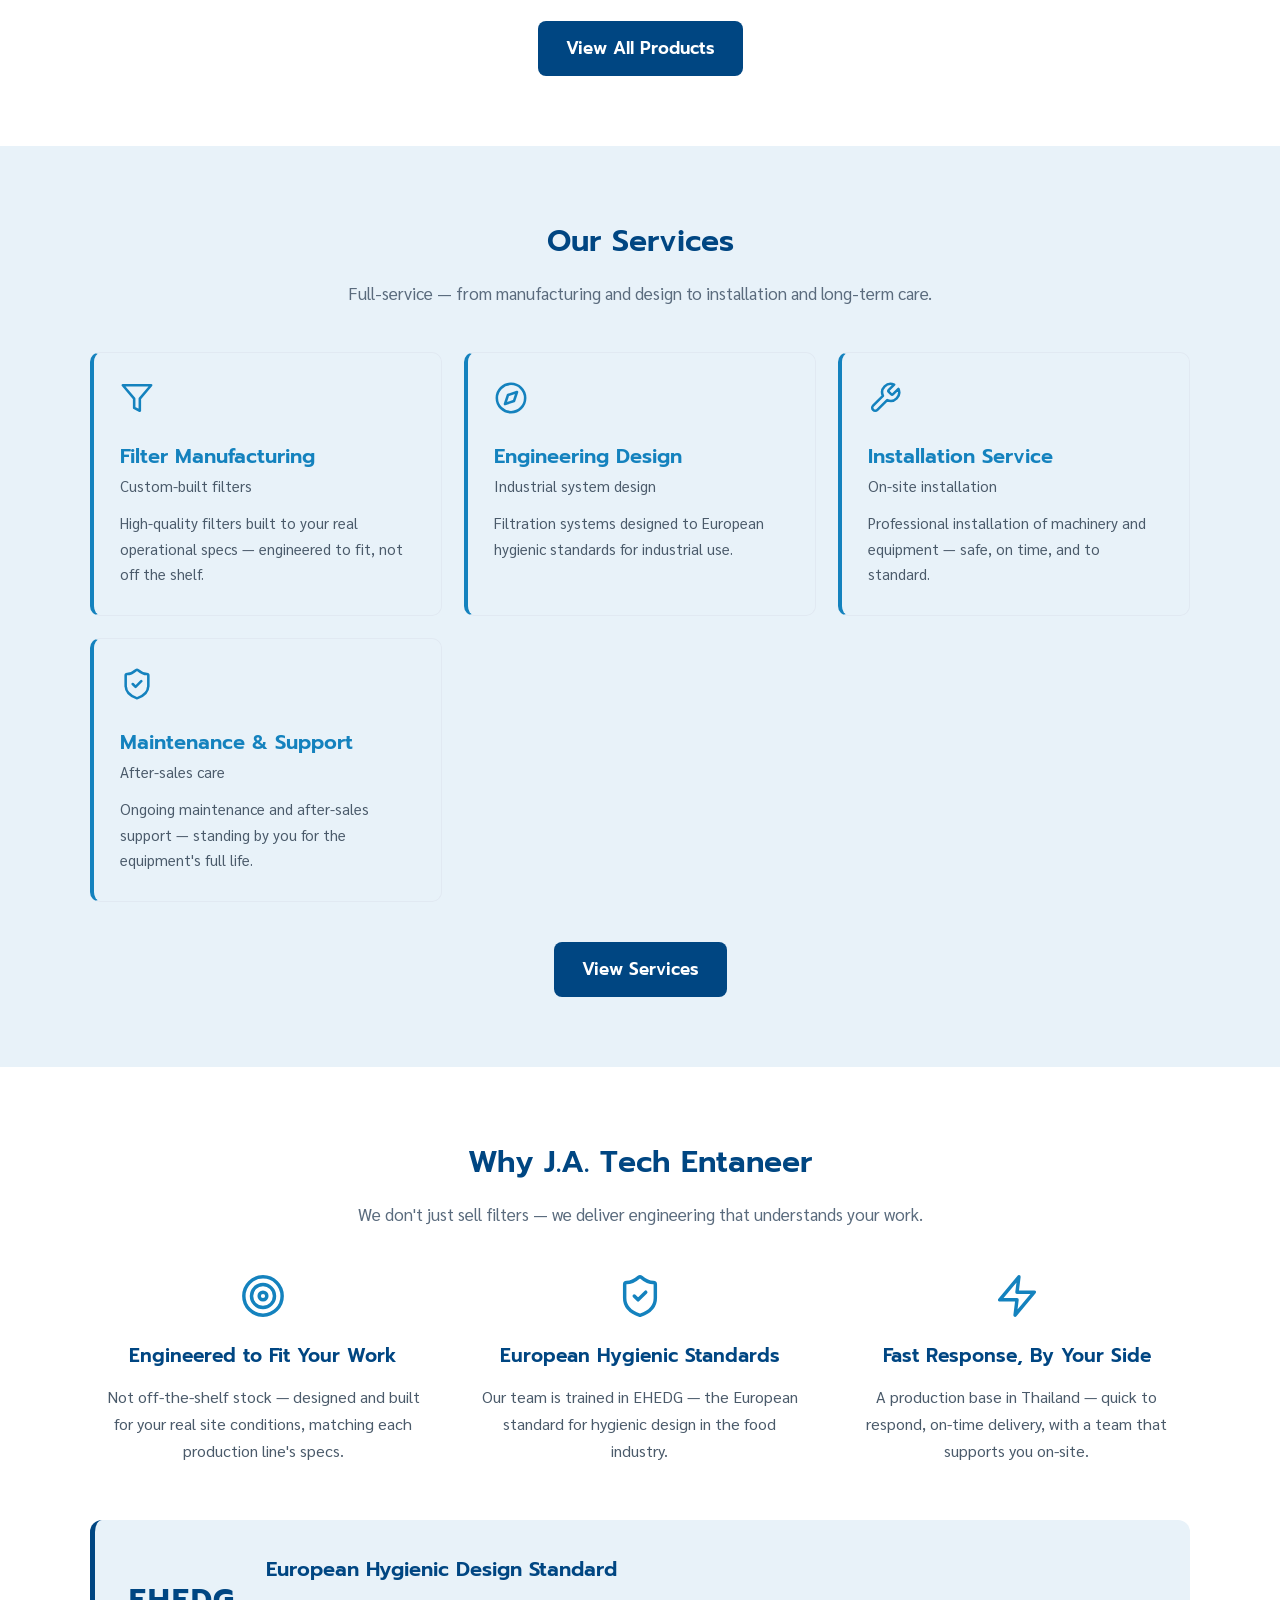
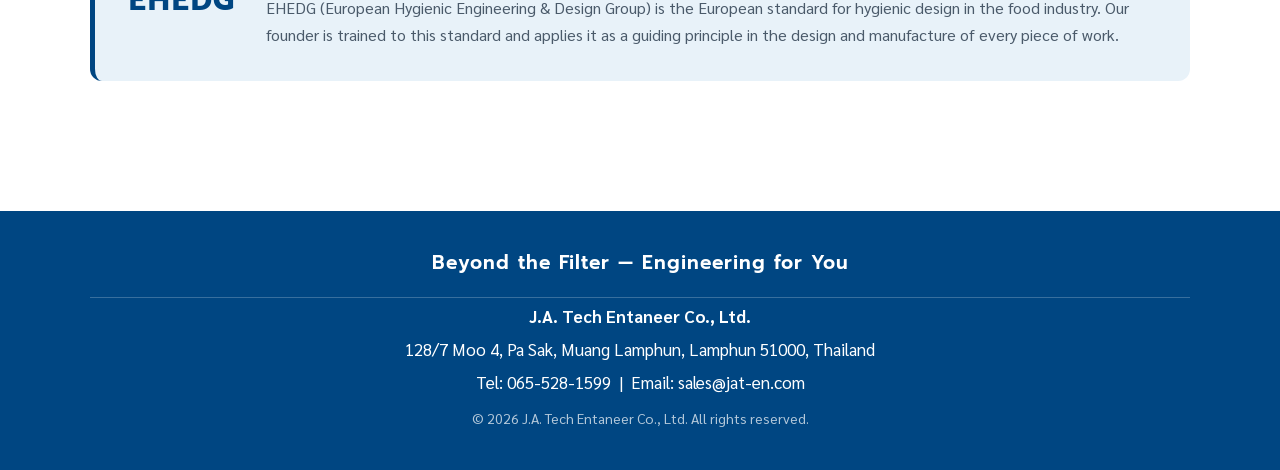
==== commit ed3f8efd: "เพิ่ม Vercel Analytics ดูจำนวนผู้เยี่ยมชมเว็บไซต์" ====
--- a/en/index.html
+++ b/en/index.html
@@ -256,5 +256,6 @@
   </footer>
 
   <script src="../js/main.js"></script>
+  <script defer src="/_vercel/insights/script.js"></script>
 </body>
 </html>
--- a/css/style.css
+++ b/css/style.css
@@ -789,17 +789,6 @@
     padding-right: 18px;
   }
 }/* ============================================
-   จัดข้อความชิดขอบสองข้าง (ทดลอง)
-   ไม่ชอบ = ลบก้อนนี้ทั้งก้อน กลับสู่ปกติทันที
-   ============================================ */
-.card p,
-.service-card p,
-.product-block p,
-.story p,
-.ehedg-text p {
-  text-align: justify;
-  text-justify: inter-character;  /* เกลี่ยระหว่างตัวอักษร (Firefox รองรับ) */
-}/* ============================================
    ปุ่มสลับภาษา TH | EN
    ============================================ */
 .lang-switch {
